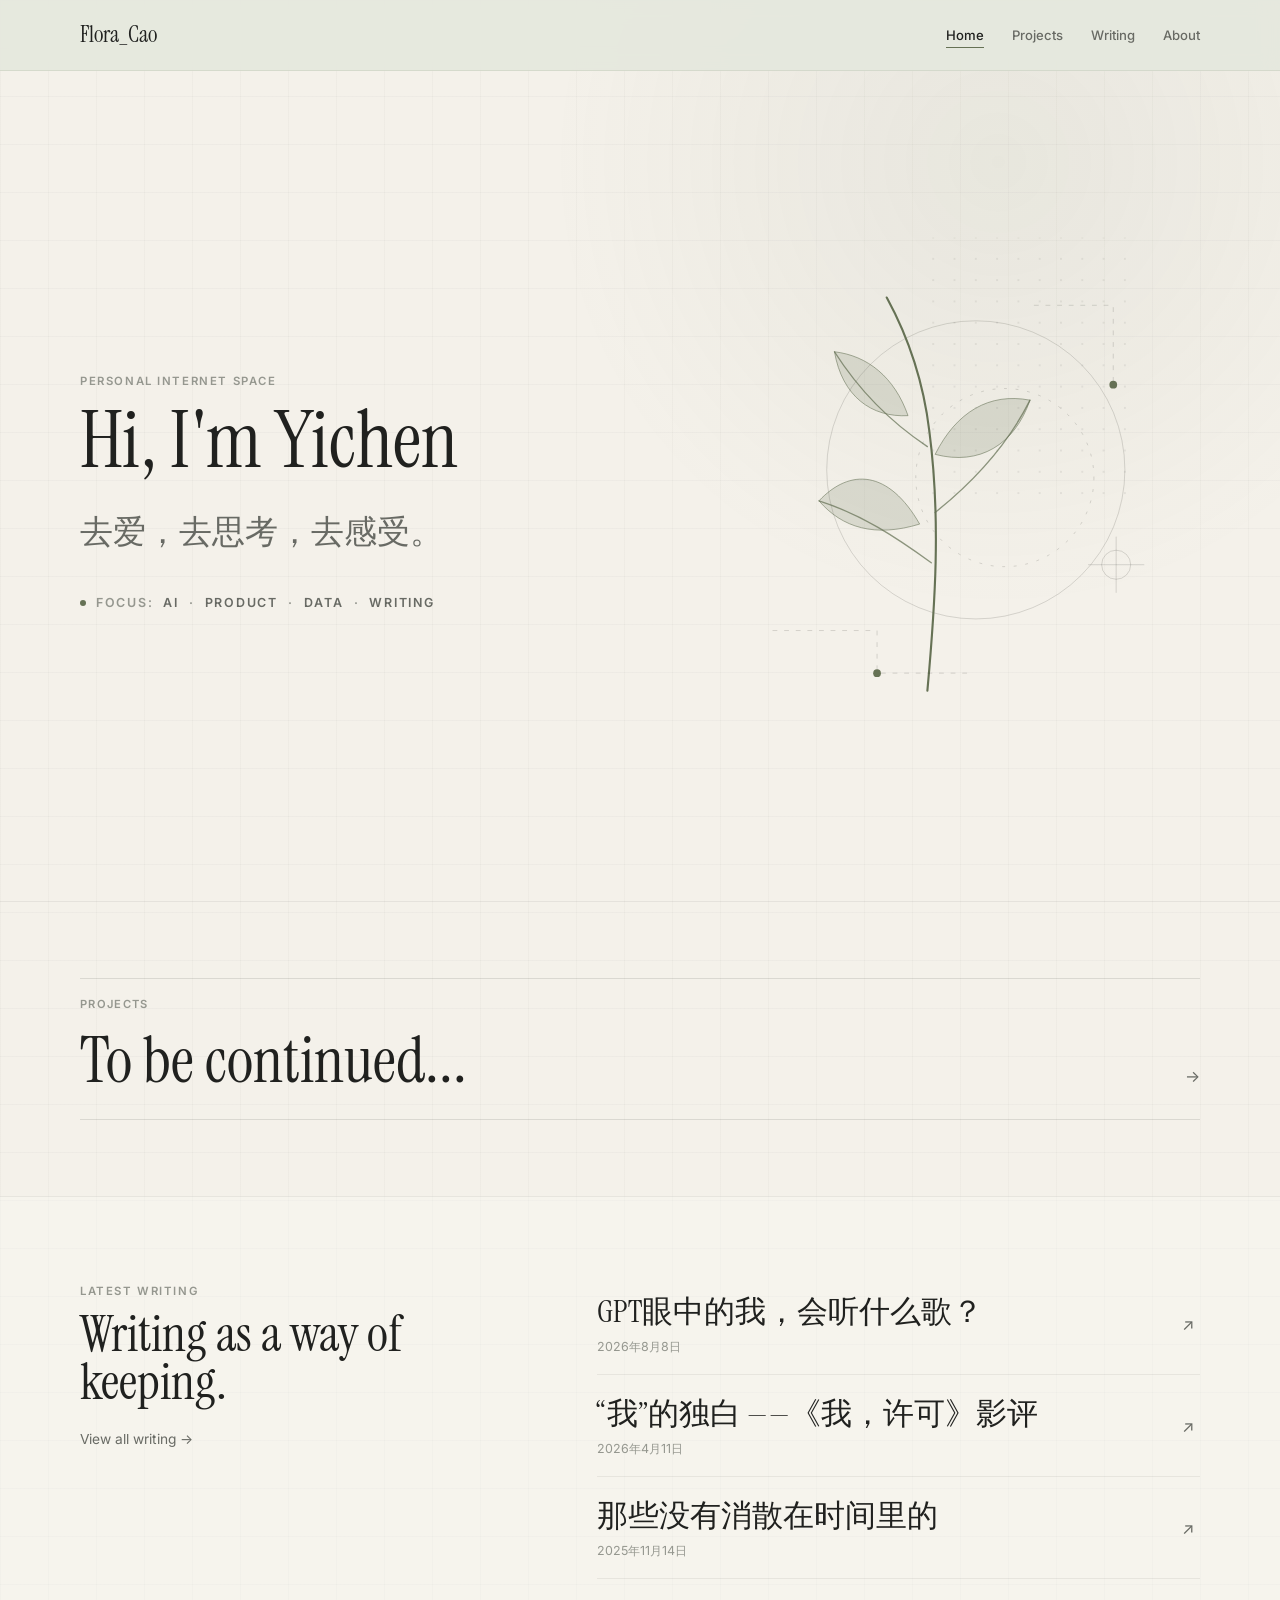
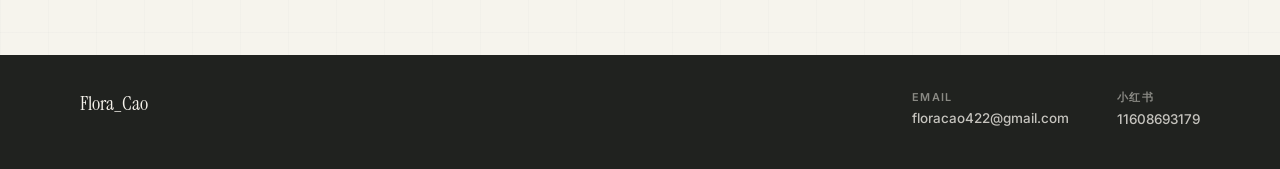
==== index.html @ dd3153c3 "Deploy floracc.cn" ====
<!DOCTYPE html><html lang="en"> <head><meta charset="UTF-8"><meta name="viewport" content="width=device-width, initial-scale=1.0"><meta name="generator" content="Astro v4.16.19"><title>Yichen Cao | Flora</title><meta name="description" content="A quiet personal internet space for projects, writing, experiments, and digital garden fragments."><link rel="canonical" href="https://floracc.cn/"><meta property="og:title" content="Yichen Cao | Flora"><meta property="og:description" content="A quiet personal internet space for projects, writing, experiments, and digital garden fragments."><meta property="og:type" content="website"><meta property="og:url" content="https://floracc.cn/"><meta name="twitter:card" content="summary_large_image"><link rel="preconnect" href="https://fonts.googleapis.com"><link rel="preconnect" href="https://fonts.gstatic.com" crossorigin><link href="https://fonts.googleapis.com/css2?family=Instrument+Serif:ital@0;1&family=Inter:wght@400;500;600&display=swap" rel="stylesheet"><link rel="stylesheet" href="/_astro/about.BizyJ6Z-.css">
<link rel="stylesheet" href="/_astro/index.BNzdobOo.css"></head> <body> <header class="site-header" data-astro-cid-3ef6ksr2> <div class="inner" data-astro-cid-3ef6ksr2> <a class="brand" href="/" aria-label="Flora Cao home" data-astro-cid-3ef6ksr2>Flora_Cao</a> <input id="nav-toggle" class="nav-toggle" type="checkbox" aria-label="Open navigation" data-astro-cid-3ef6ksr2> <label class="menu-button" for="nav-toggle" data-astro-cid-3ef6ksr2><span data-astro-cid-3ef6ksr2></span><span data-astro-cid-3ef6ksr2></span></label> <nav class="nav" aria-label="Primary navigation" data-astro-cid-3ef6ksr2> <a class="nav-link active" href="/" data-astro-cid-3ef6ksr2>Home</a><a class="nav-link" href="/projects" data-astro-cid-3ef6ksr2>Projects</a><a class="nav-link" href="/notes" data-astro-cid-3ef6ksr2>Writing</a><a class="nav-link" href="/about" data-astro-cid-3ef6ksr2>About</a> </nav> </div> </header>  <main>  <section class="hero container" data-astro-cid-j7pv25f6> <div class="hero-copy" data-astro-cid-j7pv25f6> <p class="eyebrow" data-astro-cid-j7pv25f6>Personal internet space</p> <h1 data-astro-cid-j7pv25f6>Hi, I'm Yichen</h1> <p class="statement" lang="zh-CN" data-astro-cid-j7pv25f6>去爱，去思考，去感受。</p> <p class="focus" data-astro-cid-j7pv25f6><span data-astro-cid-j7pv25f6></span>FOCUS: <b data-astro-cid-j7pv25f6>AI</b> · <b data-astro-cid-j7pv25f6>PRODUCT</b> · <b data-astro-cid-j7pv25f6>DATA</b> · <b data-astro-cid-j7pv25f6>WRITING</b></p> </div> <figure class="visual" aria-label="Abstract botanical system visual" data-astro-cid-glt3m5bp> <svg viewBox="0 0 520 620" role="img" data-astro-cid-glt3m5bp> <defs data-astro-cid-glt3m5bp> <pattern id="dots" width="22" height="22" patternUnits="userSpaceOnUse" data-astro-cid-glt3m5bp> <circle cx="2" cy="2" r="1" fill="currentColor" data-astro-cid-glt3m5bp></circle> </pattern> </defs> <rect class="dot-field" x="230" y="46" width="220" height="280" fill="url(#dots)" data-astro-cid-glt3m5bp></rect> <circle class="orbit orbit-a" cx="288" cy="286" r="154" data-astro-cid-glt3m5bp></circle> <circle class="orbit orbit-b" cx="318" cy="294" r="92" data-astro-cid-glt3m5bp></circle> <path class="branch" d="M238 514 C246 426 252 338 240 246 C234 196 220 152 196 108" data-astro-cid-glt3m5bp></path> <path class="stem" d="M242 382 C206 356 170 332 126 318" data-astro-cid-glt3m5bp></path> <path class="stem" d="M246 330 C286 298 320 262 344 214" data-astro-cid-glt3m5bp></path> <path class="stem" d="M238 262 C202 238 170 208 142 164" data-astro-cid-glt3m5bp></path> <path class="leaf" d="M126 318 C158 284 198 286 230 342 C184 356 150 346 126 318Z" data-astro-cid-glt3m5bp></path> <path class="leaf" d="M344 214 C328 260 292 282 246 270 C268 226 302 206 344 214Z" data-astro-cid-glt3m5bp></path> <path class="leaf" d="M142 164 C176 168 204 190 218 230 C180 232 150 210 142 164Z" data-astro-cid-glt3m5bp></path> <path class="technical" d="M78 452 H186 V496 H286" data-astro-cid-glt3m5bp></path> <path class="technical" d="M348 116 H430 V198" data-astro-cid-glt3m5bp></path> <g class="crosshair" data-astro-cid-glt3m5bp> <path d="M404 384 h58" data-astro-cid-glt3m5bp></path> <path d="M433 355 v58" data-astro-cid-glt3m5bp></path> <circle cx="433" cy="384" r="15" data-astro-cid-glt3m5bp></circle> </g> <circle class="node" cx="186" cy="496" r="4" data-astro-cid-glt3m5bp></circle> <circle class="node" cx="430" cy="198" r="4" data-astro-cid-glt3m5bp></circle> </svg> </figure>  </section> <section class="section" data-astro-cid-j7pv25f6> <div class="container" data-astro-cid-j7pv25f6> <a class="projects-entry" href="/projects" aria-label="Projects — To be continued" data-astro-cid-j7pv25f6> <span data-astro-cid-j7pv25f6><small data-astro-cid-j7pv25f6>Projects</small><strong data-astro-cid-j7pv25f6>To be continued...</strong></span> <i class="arrow" aria-hidden="true" data-astro-cid-j7pv25f6>→</i> </a> </div> </section> <section class="section writing-band" data-astro-cid-j7pv25f6> <div class="container writing-layout" data-astro-cid-j7pv25f6> <div data-astro-cid-j7pv25f6> <p class="eyebrow" data-astro-cid-j7pv25f6>Latest Writing</p> <h2 class="section-title" data-astro-cid-j7pv25f6>Writing as a way of keeping.</h2> <a class="small-link writing-link" href="/notes" data-astro-cid-j7pv25f6>View all writing <span class="arrow" data-astro-cid-j7pv25f6>→</span></a> </div> <div class="writing-list" data-astro-cid-j7pv25f6> <a class="writing-row" href="https://mp.weixin.qq.com/s/mebBQ4IYZ4-bhtUtXIrhew" target="_blank" rel="noopener noreferrer" data-astro-cid-j7pv25f6> <span data-astro-cid-j7pv25f6> <strong data-astro-cid-j7pv25f6>GPT眼中的我，会听什么歌？</strong> <time datetime="2026-08-08" data-astro-cid-j7pv25f6>2026年8月8日</time> </span> <i aria-hidden="true" data-astro-cid-j7pv25f6>↗</i> </a><a class="writing-row" href="https://mp.weixin.qq.com/s/I7FQjkXPkSq-AtSTULzrXA" target="_blank" rel="noopener noreferrer" data-astro-cid-j7pv25f6> <span data-astro-cid-j7pv25f6> <strong data-astro-cid-j7pv25f6>“我”的独白 ——《我，许可》影评</strong> <time datetime="2026-04-11" data-astro-cid-j7pv25f6>2026年4月11日</time> </span> <i aria-hidden="true" data-astro-cid-j7pv25f6>↗</i> </a><a class="writing-row" href="https://mp.weixin.qq.com/s?__biz=MzkxNzY0MDYzNg==&mid=2247483828&idx=1&sn=82cd1ea71fd0f1eb39d9aad1561ca181&chksm=c0fed8239e4e4c545f1106bf36c7762166f5890a4a158d4899596196b5d0e3326d35e69a66cc#rd" target="_blank" rel="noopener noreferrer" data-astro-cid-j7pv25f6> <span data-astro-cid-j7pv25f6> <strong data-astro-cid-j7pv25f6>那些没有消散在时间里的</strong> <time datetime="2025-11-14" data-astro-cid-j7pv25f6>2025年11月14日</time> </span> <i aria-hidden="true" data-astro-cid-j7pv25f6>↗</i> </a> </div> </div> </section>  </main> <footer class="site-footer" data-astro-cid-sz7xmlte> <div class="inner" data-astro-cid-sz7xmlte> <p data-astro-cid-sz7xmlte>Flora_Cao</p> <div class="contacts" aria-label="Contact links" data-astro-cid-sz7xmlte> <a href="mailto:floracao422@gmail.com" data-astro-cid-sz7xmlte> <span data-astro-cid-sz7xmlte>Email</span> <strong data-astro-cid-sz7xmlte>floracao422@gmail.com</strong> </a> <a href="https://xhslink.cn/o/1gi1os776d2" target="_blank" rel="noopener noreferrer" data-astro-cid-sz7xmlte> <span data-astro-cid-sz7xmlte>小红书</span> <strong data-astro-cid-sz7xmlte>11608693179</strong> </a> </div> </div> </footer>  </body></html>
---- _astro/about.BizyJ6Z-.css ----
:root{--bg: #f4f1ea;--surface: #f8f6f1;--text-primary: #20211f;--text-secondary: #686a64;--text-tertiary: #95978f;--line: rgba(32, 33, 31, .12);--line-soft: rgba(32, 33, 31, .07);--accent: #667255;--accent-soft: #dde1d5;--dark: #20221f;--font-serif: "Instrument Serif", "Noto Serif SC", "Songti SC", "STSong", serif;--font-sans: Inter, Geist, Manrope, -apple-system, BlinkMacSystemFont, "Segoe UI", sans-serif;--content: min(1120px, calc(100vw - 40px) )}*{box-sizing:border-box}html{background:var(--bg);color:var(--text-primary);font-family:var(--font-sans);scroll-behavior:smooth}body{margin:0;min-height:100vh;background:linear-gradient(rgba(32,33,31,.028) 1px,transparent 1px),linear-gradient(90deg,rgba(32,33,31,.022) 1px,transparent 1px),var(--bg);background-size:48px 48px}body:before{content:"";position:fixed;inset:0;pointer-events:none;background:radial-gradient(circle at 78% 18%,rgba(102,114,85,.1),transparent 28rem);opacity:.8}a{color:inherit;text-decoration:none}img,svg{display:block;max-width:100%}main{min-height:calc(100vh - 78px)}::selection{background:var(--accent-soft)}.container{width:var(--content);margin-inline:auto}.eyebrow{color:var(--text-tertiary);font-size:.71rem;font-weight:600;letter-spacing:.14em;text-transform:uppercase}.section{padding:76px 0;border-top:1px solid var(--line-soft)}.section-head{display:flex;align-items:end;justify-content:space-between;gap:24px;margin-bottom:28px}.section-title{margin:0;font-family:var(--font-serif);font-size:clamp(2.2rem,4vw,4.2rem);font-weight:400;line-height:.95}.muted{color:var(--text-secondary)}.arrow{display:inline-block;transition:transform .22s ease}@media (prefers-reduced-motion: reduce){*,*:before,*:after{animation-duration:.001ms!important;animation-iteration-count:1!important;scroll-behavior:auto!important;transition-duration:.001ms!important}}@media (max-width: 720px){:root{--content: min(100vw - 28px, 1120px)}.section{padding:54px 0}.section-head{display:block}}.site-footer[data-astro-cid-sz7xmlte]{position:relative;border-top:1px solid var(--dark);background:var(--dark);color:var(--bg)}.inner[data-astro-cid-sz7xmlte]{width:var(--content);margin-inline:auto;display:grid;grid-template-columns:1fr auto;gap:48px;align-items:start;padding:34px 0 42px}p[data-astro-cid-sz7xmlte]{margin:0;font-family:var(--font-serif);font-size:1.25rem}.contacts[data-astro-cid-sz7xmlte]{display:flex;gap:48px}a[data-astro-cid-sz7xmlte] span[data-astro-cid-sz7xmlte],a[data-astro-cid-sz7xmlte] strong[data-astro-cid-sz7xmlte]{display:block}a[data-astro-cid-sz7xmlte] span[data-astro-cid-sz7xmlte]{margin-bottom:6px;color:#f4f1ea80;font-size:.68rem;font-weight:600;letter-spacing:.12em;text-transform:uppercase}a[data-astro-cid-sz7xmlte] strong[data-astro-cid-sz7xmlte]{color:#f4f1eac7;font-size:.84rem;font-weight:500;transition:color .18s ease}a[data-astro-cid-sz7xmlte]:hover strong[data-astro-cid-sz7xmlte]{color:var(--surface)}@media (max-width: 720px){.inner[data-astro-cid-sz7xmlte]{grid-template-columns:1fr;gap:28px}.contacts[data-astro-cid-sz7xmlte]{display:grid;gap:20px}}.site-header[data-astro-cid-3ef6ksr2]{position:sticky;top:0;z-index:20;border-bottom:1px solid rgba(102,114,85,.13);background:#e5e8ddf0;backdrop-filter:blur(10px)}.inner[data-astro-cid-3ef6ksr2]{width:var(--content);height:70px;margin-inline:auto;display:flex;align-items:center;justify-content:space-between}.brand[data-astro-cid-3ef6ksr2]{font-family:var(--font-serif);font-size:1.45rem;line-height:1}.nav[data-astro-cid-3ef6ksr2]{display:flex;align-items:center;gap:28px}.nav-link[data-astro-cid-3ef6ksr2]{position:relative;padding:8px 0;color:var(--text-secondary);font-size:.82rem;font-weight:500}.nav-link[data-astro-cid-3ef6ksr2]:after{content:"";position:absolute;left:0;right:0;bottom:3px;height:1px;background:var(--accent);transform:scaleX(0);transform-origin:left;transition:transform .22s ease}.nav-link[data-astro-cid-3ef6ksr2]:hover:after,.nav-link[data-astro-cid-3ef6ksr2].active:after{transform:scaleX(1)}.nav-link[data-astro-cid-3ef6ksr2].active{color:var(--text-primary)}.nav-toggle[data-astro-cid-3ef6ksr2],.menu-button[data-astro-cid-3ef6ksr2]{display:none}@media (max-width: 720px){.inner[data-astro-cid-3ef6ksr2]{height:64px}.menu-button[data-astro-cid-3ef6ksr2]{display:grid;width:34px;height:34px;place-content:center;gap:6px;cursor:pointer}.menu-button[data-astro-cid-3ef6ksr2] span[data-astro-cid-3ef6ksr2]{width:18px;height:1px;background:var(--text-primary);transition:transform .18s ease}.nav[data-astro-cid-3ef6ksr2]{position:absolute;inset:64px 0 auto;display:none;padding:18px calc((100vw - var(--content)) / 2) 22px;border-bottom:1px solid var(--line-soft);background:#e5e8ddfa}.nav-toggle[data-astro-cid-3ef6ksr2]:checked~.nav[data-astro-cid-3ef6ksr2]{display:grid;gap:8px}.nav-toggle[data-astro-cid-3ef6ksr2]:checked+.menu-button[data-astro-cid-3ef6ksr2] span[data-astro-cid-3ef6ksr2]:first-child{transform:translateY(3.5px) rotate(42deg)}.nav-toggle[data-astro-cid-3ef6ksr2]:checked+.menu-button[data-astro-cid-3ef6ksr2] span[data-astro-cid-3ef6ksr2]:last-child{transform:translateY(-3.5px) rotate(-42deg)}}
---- _astro/index.BNzdobOo.css ----
.visual[data-astro-cid-glt3m5bp]{margin:0;color:#20211f29}svg[data-astro-cid-glt3m5bp]{width:min(100%,520px);margin-left:auto}.dot-field[data-astro-cid-glt3m5bp]{opacity:.62}.orbit[data-astro-cid-glt3m5bp],.technical[data-astro-cid-glt3m5bp],.crosshair[data-astro-cid-glt3m5bp] path[data-astro-cid-glt3m5bp],.crosshair[data-astro-cid-glt3m5bp] circle[data-astro-cid-glt3m5bp]{fill:none;stroke:currentColor;stroke-width:1}.orbit-b[data-astro-cid-glt3m5bp]{stroke-dasharray:3 9}.branch[data-astro-cid-glt3m5bp],.stem[data-astro-cid-glt3m5bp]{fill:none;stroke:#667255;stroke-linecap:round}.branch[data-astro-cid-glt3m5bp]{stroke-width:2.2}.stem[data-astro-cid-glt3m5bp]{stroke-width:1.4;opacity:.72}.leaf[data-astro-cid-glt3m5bp]{fill:#6672552e;stroke:#66725594;stroke-width:1}.technical[data-astro-cid-glt3m5bp]{stroke-dasharray:5 7}.node[data-astro-cid-glt3m5bp]{fill:var(--accent)}.hero[data-astro-cid-j7pv25f6]{min-height:calc(100svh - 70px);display:grid;grid-template-columns:minmax(0,.95fr) minmax(340px,.85fr);align-items:center;gap:54px;padding:56px 0 42px}h1[data-astro-cid-j7pv25f6]{margin:18px 0 0;font-family:var(--font-serif);font-size:clamp(3.2rem,6.2vw,6.8rem);font-weight:400;line-height:.88;white-space:nowrap}.statement[data-astro-cid-j7pv25f6]{margin:38px 0 46px;max-width:680px;font-family:var(--font-serif);font-size:clamp(1.55rem,2.6vw,2.8rem);font-weight:400;line-height:1.06;color:var(--text-secondary);white-space:nowrap}.focus[data-astro-cid-j7pv25f6]{display:flex;align-items:center;gap:10px;color:var(--text-tertiary);font-family:var(--font-sans);font-size:.78rem;font-weight:600;letter-spacing:.14em}.focus[data-astro-cid-j7pv25f6] span[data-astro-cid-j7pv25f6]{width:6px;height:6px;background:var(--accent);border-radius:50%}.focus[data-astro-cid-j7pv25f6] b[data-astro-cid-j7pv25f6]{color:var(--text-secondary);font-weight:600}.small-link[data-astro-cid-j7pv25f6]{color:var(--text-secondary);font-size:.86rem}.small-link[data-astro-cid-j7pv25f6]:hover .arrow[data-astro-cid-j7pv25f6],.projects-entry[data-astro-cid-j7pv25f6]:hover .arrow[data-astro-cid-j7pv25f6]{transform:translate(3px)}.projects-entry[data-astro-cid-j7pv25f6]{display:grid;grid-template-columns:1fr auto;gap:24px;align-items:end;padding:18px 0 26px;border-top:1px solid var(--line);border-bottom:1px solid var(--line)}.projects-entry[data-astro-cid-j7pv25f6] small[data-astro-cid-j7pv25f6],.projects-entry[data-astro-cid-j7pv25f6] strong[data-astro-cid-j7pv25f6]{display:block}.projects-entry[data-astro-cid-j7pv25f6] small[data-astro-cid-j7pv25f6]{margin-bottom:18px;color:var(--text-tertiary);font-size:.7rem;font-weight:600;letter-spacing:.12em;text-transform:uppercase}.projects-entry[data-astro-cid-j7pv25f6] strong[data-astro-cid-j7pv25f6]{font-family:var(--font-serif);font-size:clamp(2.4rem,5vw,4.6rem);font-weight:400;line-height:1}.projects-entry[data-astro-cid-j7pv25f6] i[data-astro-cid-j7pv25f6]{padding-bottom:7px;color:var(--text-secondary);font-style:normal}.writing-band[data-astro-cid-j7pv25f6]{background:#f8f6f161}.writing-layout[data-astro-cid-j7pv25f6]{display:grid;grid-template-columns:.85fr 1.15fr;gap:72px}.writing-link[data-astro-cid-j7pv25f6]{display:inline-block;margin-top:24px}.writing-row[data-astro-cid-j7pv25f6]{display:grid;grid-template-columns:1fr 18px;align-items:center;gap:24px;padding:18px 0;border-bottom:1px solid var(--line-soft)}.writing-row[data-astro-cid-j7pv25f6] strong[data-astro-cid-j7pv25f6]{display:block;font-family:var(--font-serif);font-size:clamp(1.5rem,2.4vw,2.25rem);font-weight:400;transition:transform .18s ease}.writing-row[data-astro-cid-j7pv25f6]:hover strong[data-astro-cid-j7pv25f6]{transform:translate(3px)}.writing-row[data-astro-cid-j7pv25f6] time[data-astro-cid-j7pv25f6]{display:block;margin-top:6px;color:var(--text-tertiary);font-size:.78rem}.writing-row[data-astro-cid-j7pv25f6] i[data-astro-cid-j7pv25f6]{color:var(--text-secondary);font-style:normal}@media (max-width: 900px){.hero[data-astro-cid-j7pv25f6],.writing-layout[data-astro-cid-j7pv25f6]{grid-template-columns:1fr}.hero[data-astro-cid-j7pv25f6]{min-height:auto;padding-top:74px}}@media (max-width: 720px){h1[data-astro-cid-j7pv25f6]{font-size:clamp(2.7rem,11.5vw,4.8rem)}.focus[data-astro-cid-j7pv25f6]{flex-wrap:wrap;line-height:1.7}}
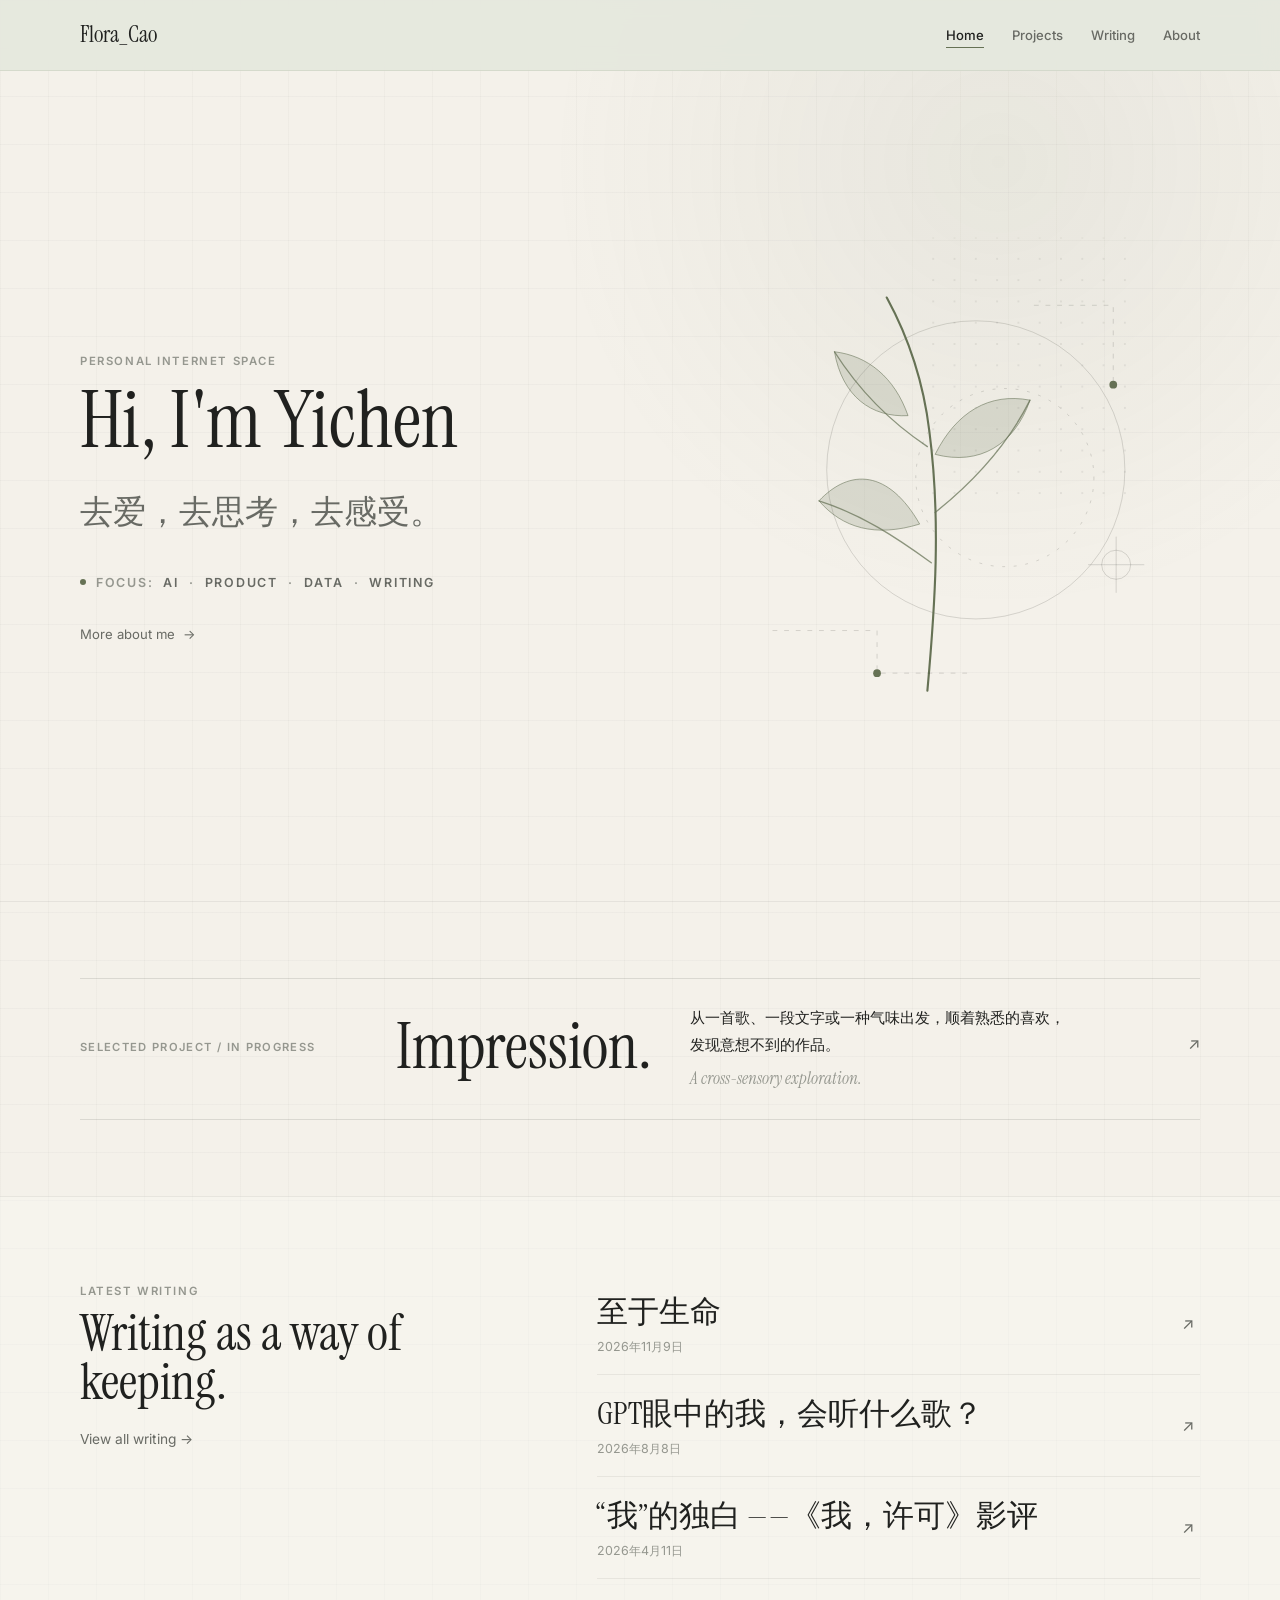
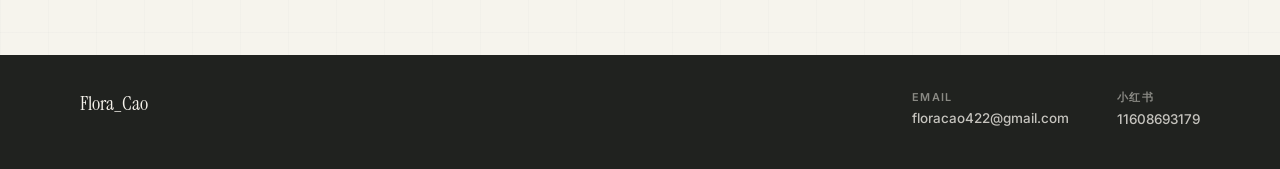
==== commit c40cf6c1: "Publish home projects and writing update" ====
--- a/index.html
+++ b/index.html
@@ -1,2 +1,3 @@
 <!DOCTYPE html><html lang="en"> <head><meta charset="UTF-8"><meta name="viewport" content="width=device-width, initial-scale=1.0"><meta name="generator" content="Astro v4.16.19"><title>Yichen Cao | Flora</title><meta name="description" content="A quiet personal internet space for projects, writing, experiments, and digital garden fragments."><link rel="canonical" href="https://floracc.cn/"><meta property="og:title" content="Yichen Cao | Flora"><meta property="og:description" content="A quiet personal internet space for projects, writing, experiments, and digital garden fragments."><meta property="og:type" content="website"><meta property="og:url" content="https://floracc.cn/"><meta name="twitter:card" content="summary_large_image"><link rel="preconnect" href="https://fonts.googleapis.com"><link rel="preconnect" href="https://fonts.gstatic.com" crossorigin><link href="https://fonts.googleapis.com/css2?family=Instrument+Serif:ital@0;1&family=Inter:wght@400;500;600&display=swap" rel="stylesheet"><link rel="stylesheet" href="/_astro/about.BizyJ6Z-.css">
-<link rel="stylesheet" href="/_astro/index.BNzdobOo.css"></head> <body> <header class="site-header" data-astro-cid-3ef6ksr2> <div class="inner" data-astro-cid-3ef6ksr2> <a class="brand" href="/" aria-label="Flora Cao home" data-astro-cid-3ef6ksr2>Flora_Cao</a> <input id="nav-toggle" class="nav-toggle" type="checkbox" aria-label="Open navigation" data-astro-cid-3ef6ksr2> <label class="menu-button" for="nav-toggle" data-astro-cid-3ef6ksr2><span data-astro-cid-3ef6ksr2></span><span data-astro-cid-3ef6ksr2></span></label> <nav class="nav" aria-label="Primary navigation" data-astro-cid-3ef6ksr2> <a class="nav-link active" href="/" data-astro-cid-3ef6ksr2>Home</a><a class="nav-link" href="/projects" data-astro-cid-3ef6ksr2>Projects</a><a class="nav-link" href="/notes" data-astro-cid-3ef6ksr2>Writing</a><a class="nav-link" href="/about" data-astro-cid-3ef6ksr2>About</a> </nav> </div> </header>  <main>  <section class="hero container" data-astro-cid-j7pv25f6> <div class="hero-copy" data-astro-cid-j7pv25f6> <p class="eyebrow" data-astro-cid-j7pv25f6>Personal internet space</p> <h1 data-astro-cid-j7pv25f6>Hi, I'm Yichen</h1> <p class="statement" lang="zh-CN" data-astro-cid-j7pv25f6>去爱，去思考，去感受。</p> <p class="focus" data-astro-cid-j7pv25f6><span data-astro-cid-j7pv25f6></span>FOCUS: <b data-astro-cid-j7pv25f6>AI</b> · <b data-astro-cid-j7pv25f6>PRODUCT</b> · <b data-astro-cid-j7pv25f6>DATA</b> · <b data-astro-cid-j7pv25f6>WRITING</b></p> </div> <figure class="visual" aria-label="Abstract botanical system visual" data-astro-cid-glt3m5bp> <svg viewBox="0 0 520 620" role="img" data-astro-cid-glt3m5bp> <defs data-astro-cid-glt3m5bp> <pattern id="dots" width="22" height="22" patternUnits="userSpaceOnUse" data-astro-cid-glt3m5bp> <circle cx="2" cy="2" r="1" fill="currentColor" data-astro-cid-glt3m5bp></circle> </pattern> </defs> <rect class="dot-field" x="230" y="46" width="220" height="280" fill="url(#dots)" data-astro-cid-glt3m5bp></rect> <circle class="orbit orbit-a" cx="288" cy="286" r="154" data-astro-cid-glt3m5bp></circle> <circle class="orbit orbit-b" cx="318" cy="294" r="92" data-astro-cid-glt3m5bp></circle> <path class="branch" d="M238 514 C246 426 252 338 240 246 C234 196 220 152 196 108" data-astro-cid-glt3m5bp></path> <path class="stem" d="M242 382 C206 356 170 332 126 318" data-astro-cid-glt3m5bp></path> <path class="stem" d="M246 330 C286 298 320 262 344 214" data-astro-cid-glt3m5bp></path> <path class="stem" d="M238 262 C202 238 170 208 142 164" data-astro-cid-glt3m5bp></path> <path class="leaf" d="M126 318 C158 284 198 286 230 342 C184 356 150 346 126 318Z" data-astro-cid-glt3m5bp></path> <path class="leaf" d="M344 214 C328 260 292 282 246 270 C268 226 302 206 344 214Z" data-astro-cid-glt3m5bp></path> <path class="leaf" d="M142 164 C176 168 204 190 218 230 C180 232 150 210 142 164Z" data-astro-cid-glt3m5bp></path> <path class="technical" d="M78 452 H186 V496 H286" data-astro-cid-glt3m5bp></path> <path class="technical" d="M348 116 H430 V198" data-astro-cid-glt3m5bp></path> <g class="crosshair" data-astro-cid-glt3m5bp> <path d="M404 384 h58" data-astro-cid-glt3m5bp></path> <path d="M433 355 v58" data-astro-cid-glt3m5bp></path> <circle cx="433" cy="384" r="15" data-astro-cid-glt3m5bp></circle> </g> <circle class="node" cx="186" cy="496" r="4" data-astro-cid-glt3m5bp></circle> <circle class="node" cx="430" cy="198" r="4" data-astro-cid-glt3m5bp></circle> </svg> </figure>  </section> <section class="section" data-astro-cid-j7pv25f6> <div class="container" data-astro-cid-j7pv25f6> <a class="projects-entry" href="/projects" aria-label="Projects — To be continued" data-astro-cid-j7pv25f6> <span data-astro-cid-j7pv25f6><small data-astro-cid-j7pv25f6>Projects</small><strong data-astro-cid-j7pv25f6>To be continued...</strong></span> <i class="arrow" aria-hidden="true" data-astro-cid-j7pv25f6>→</i> </a> </div> </section> <section class="section writing-band" data-astro-cid-j7pv25f6> <div class="container writing-layout" data-astro-cid-j7pv25f6> <div data-astro-cid-j7pv25f6> <p class="eyebrow" data-astro-cid-j7pv25f6>Latest Writing</p> <h2 class="section-title" data-astro-cid-j7pv25f6>Writing as a way of keeping.</h2> <a class="small-link writing-link" href="/notes" data-astro-cid-j7pv25f6>View all writing <span class="arrow" data-astro-cid-j7pv25f6>→</span></a> </div> <div class="writing-list" data-astro-cid-j7pv25f6> <a class="writing-row" href="https://mp.weixin.qq.com/s/mebBQ4IYZ4-bhtUtXIrhew" target="_blank" rel="noopener noreferrer" data-astro-cid-j7pv25f6> <span data-astro-cid-j7pv25f6> <strong data-astro-cid-j7pv25f6>GPT眼中的我，会听什么歌？</strong> <time datetime="2026-08-08" data-astro-cid-j7pv25f6>2026年8月8日</time> </span> <i aria-hidden="true" data-astro-cid-j7pv25f6>↗</i> </a><a class="writing-row" href="https://mp.weixin.qq.com/s/I7FQjkXPkSq-AtSTULzrXA" target="_blank" rel="noopener noreferrer" data-astro-cid-j7pv25f6> <span data-astro-cid-j7pv25f6> <strong data-astro-cid-j7pv25f6>“我”的独白 ——《我，许可》影评</strong> <time datetime="2026-04-11" data-astro-cid-j7pv25f6>2026年4月11日</time> </span> <i aria-hidden="true" data-astro-cid-j7pv25f6>↗</i> </a><a class="writing-row" href="https://mp.weixin.qq.com/s?__biz=MzkxNzY0MDYzNg==&mid=2247483828&idx=1&sn=82cd1ea71fd0f1eb39d9aad1561ca181&chksm=c0fed8239e4e4c545f1106bf36c7762166f5890a4a158d4899596196b5d0e3326d35e69a66cc#rd" target="_blank" rel="noopener noreferrer" data-astro-cid-j7pv25f6> <span data-astro-cid-j7pv25f6> <strong data-astro-cid-j7pv25f6>那些没有消散在时间里的</strong> <time datetime="2025-11-14" data-astro-cid-j7pv25f6>2025年11月14日</time> </span> <i aria-hidden="true" data-astro-cid-j7pv25f6>↗</i> </a> </div> </div> </section>  </main> <footer class="site-footer" data-astro-cid-sz7xmlte> <div class="inner" data-astro-cid-sz7xmlte> <p data-astro-cid-sz7xmlte>Flora_Cao</p> <div class="contacts" aria-label="Contact links" data-astro-cid-sz7xmlte> <a href="mailto:floracao422@gmail.com" data-astro-cid-sz7xmlte> <span data-astro-cid-sz7xmlte>Email</span> <strong data-astro-cid-sz7xmlte>floracao422@gmail.com</strong> </a> <a href="https://xhslink.cn/o/1gi1os776d2" target="_blank" rel="noopener noreferrer" data-astro-cid-sz7xmlte> <span data-astro-cid-sz7xmlte>小红书</span> <strong data-astro-cid-sz7xmlte>11608693179</strong> </a> </div> </div> </footer>  </body></html> +<link rel="stylesheet" href="/_astro/index.DT_oF2_R.css"><script type="module">document.querySelectorAll("[data-system-botanical]").forEach(e=>{if(e.dataset.ready)return;e.dataset.ready="true";let t;e.addEventListener("click",()=>{window.clearTimeout(t),e.classList.remove("is-happy"),window.requestAnimationFrame(()=>{e.classList.add("is-happy"),t=window.setTimeout(()=>e.classList.remove("is-happy"),1350)})})});
+</script></head> <body> <header class="site-header" data-astro-cid-3ef6ksr2> <div class="inner" data-astro-cid-3ef6ksr2> <a class="brand" href="/" aria-label="Flora Cao home" data-astro-cid-3ef6ksr2>Flora_Cao</a> <input id="nav-toggle" class="nav-toggle" type="checkbox" aria-label="Open navigation" data-astro-cid-3ef6ksr2> <label class="menu-button" for="nav-toggle" data-astro-cid-3ef6ksr2><span data-astro-cid-3ef6ksr2></span><span data-astro-cid-3ef6ksr2></span></label> <nav class="nav" aria-label="Primary navigation" data-astro-cid-3ef6ksr2> <a class="nav-link active" href="/" data-astro-cid-3ef6ksr2>Home</a><a class="nav-link" href="/projects" data-astro-cid-3ef6ksr2>Projects</a><a class="nav-link" href="/notes" data-astro-cid-3ef6ksr2>Writing</a><a class="nav-link" href="/about" data-astro-cid-3ef6ksr2>About</a> </nav> </div> </header>  <main>  <section class="hero container" data-astro-cid-j7pv25f6> <div class="hero-copy" data-astro-cid-j7pv25f6> <p class="eyebrow" data-astro-cid-j7pv25f6>Personal internet space</p> <h1 data-astro-cid-j7pv25f6>Hi, I'm Yichen</h1> <p class="statement" lang="zh-CN" data-astro-cid-j7pv25f6>去爱，去思考，去感受。</p> <p class="focus" data-astro-cid-j7pv25f6><span data-astro-cid-j7pv25f6></span>FOCUS: <b data-astro-cid-j7pv25f6>AI</b> · <b data-astro-cid-j7pv25f6>PRODUCT</b> · <b data-astro-cid-j7pv25f6>DATA</b> · <b data-astro-cid-j7pv25f6>WRITING</b></p> <a class="about-link" href="/about" data-astro-cid-j7pv25f6>More about me <span aria-hidden="true" data-astro-cid-j7pv25f6>→</span></a> </div> <button class="visual" type="button" data-system-botanical aria-label="互动植物图案，点击看看它的回应" data-astro-cid-glt3m5bp> <svg viewBox="0 0 520 620" aria-hidden="true" data-astro-cid-glt3m5bp> <defs data-astro-cid-glt3m5bp> <pattern id="dots" width="22" height="22" patternUnits="userSpaceOnUse" data-astro-cid-glt3m5bp> <circle cx="2" cy="2" r="1" fill="currentColor" data-astro-cid-glt3m5bp></circle> </pattern> </defs> <rect class="dot-field" x="230" y="46" width="220" height="280" fill="url(#dots)" data-astro-cid-glt3m5bp></rect> <circle class="orbit orbit-a" cx="288" cy="286" r="154" data-astro-cid-glt3m5bp></circle> <circle class="orbit orbit-b" cx="318" cy="294" r="92" data-astro-cid-glt3m5bp></circle> <path class="branch" d="M238 514 C246 426 252 338 240 246 C234 196 220 152 196 108" data-astro-cid-glt3m5bp></path> <path class="stem" d="M242 382 C206 356 170 332 126 318" data-astro-cid-glt3m5bp></path> <path class="stem" d="M246 330 C286 298 320 262 344 214" data-astro-cid-glt3m5bp></path> <path class="stem" d="M238 262 C202 238 170 208 142 164" data-astro-cid-glt3m5bp></path> <path class="leaf leaf-a" d="M126 318 C158 284 198 286 230 342 C184 356 150 346 126 318Z" data-astro-cid-glt3m5bp></path> <path class="leaf leaf-b" d="M344 214 C328 260 292 282 246 270 C268 226 302 206 344 214Z" data-astro-cid-glt3m5bp></path> <path class="leaf leaf-c" d="M142 164 C176 168 204 190 218 230 C180 232 150 210 142 164Z" data-astro-cid-glt3m5bp></path> <path class="technical technical-a" d="M78 452 H186 V496 H286" data-astro-cid-glt3m5bp></path> <path class="technical technical-b" d="M348 116 H430 V198" data-astro-cid-glt3m5bp></path> <g class="crosshair" data-astro-cid-glt3m5bp> <path d="M404 384 h58" data-astro-cid-glt3m5bp></path> <path d="M433 355 v58" data-astro-cid-glt3m5bp></path> <circle cx="433" cy="384" r="15" data-astro-cid-glt3m5bp></circle> </g> <circle class="node node-a" cx="186" cy="496" r="4" data-astro-cid-glt3m5bp></circle> <circle class="node node-b" cx="430" cy="198" r="4" data-astro-cid-glt3m5bp></circle> <g class="face" data-astro-cid-glt3m5bp> <path class="eye eye-left" d="M286 288 h13" data-astro-cid-glt3m5bp></path> <path class="eye eye-right" d="M326 288 h13" data-astro-cid-glt3m5bp></path> <path class="smile" d="M290 309 Q313 331 338 307" data-astro-cid-glt3m5bp></path> </g> </svg> </button>   </section> <section class="section" data-astro-cid-j7pv25f6> <div class="container" data-astro-cid-j7pv25f6> <a class="projects-entry" href="/projects" aria-label="View Impression project preview" data-astro-cid-j7pv25f6> <span class="project-number" data-astro-cid-j7pv25f6>Selected project / In progress</span> <span class="project-teaser" data-astro-cid-j7pv25f6> <strong data-astro-cid-j7pv25f6>Impression.</strong> <span data-astro-cid-j7pv25f6> <b data-astro-cid-j7pv25f6>从一首歌、一段文字或一种气味出发，顺着熟悉的喜欢，发现意想不到的作品。</b> <em data-astro-cid-j7pv25f6>A cross-sensory exploration.</em> </span> </span> <i class="arrow" aria-hidden="true" data-astro-cid-j7pv25f6>↗</i> </a> </div> </section> <section class="section writing-band" data-astro-cid-j7pv25f6> <div class="container writing-layout" data-astro-cid-j7pv25f6> <div data-astro-cid-j7pv25f6> <p class="eyebrow" data-astro-cid-j7pv25f6>Latest Writing</p> <h2 class="section-title" data-astro-cid-j7pv25f6>Writing as a way of keeping.</h2> <a class="small-link writing-link" href="/notes" data-astro-cid-j7pv25f6>View all writing <span class="arrow" data-astro-cid-j7pv25f6>→</span></a> </div> <div class="writing-list" data-astro-cid-j7pv25f6> <a class="writing-row" href="https://mp.weixin.qq.com/s/X6FLxWrCtcnBntOuriPqnQ" target="_blank" rel="noopener noreferrer" data-astro-cid-j7pv25f6> <span data-astro-cid-j7pv25f6> <strong data-astro-cid-j7pv25f6>至于生命</strong> <time datetime="2026-11-09" data-astro-cid-j7pv25f6>2026年11月9日</time> </span> <i aria-hidden="true" data-astro-cid-j7pv25f6>↗</i> </a><a class="writing-row" href="https://mp.weixin.qq.com/s/mebBQ4IYZ4-bhtUtXIrhew" target="_blank" rel="noopener noreferrer" data-astro-cid-j7pv25f6> <span data-astro-cid-j7pv25f6> <strong data-astro-cid-j7pv25f6>GPT眼中的我，会听什么歌？</strong> <time datetime="2026-08-08" data-astro-cid-j7pv25f6>2026年8月8日</time> </span> <i aria-hidden="true" data-astro-cid-j7pv25f6>↗</i> </a><a class="writing-row" href="https://mp.weixin.qq.com/s/I7FQjkXPkSq-AtSTULzrXA" target="_blank" rel="noopener noreferrer" data-astro-cid-j7pv25f6> <span data-astro-cid-j7pv25f6> <strong data-astro-cid-j7pv25f6>“我”的独白 ——《我，许可》影评</strong> <time datetime="2026-04-11" data-astro-cid-j7pv25f6>2026年4月11日</time> </span> <i aria-hidden="true" data-astro-cid-j7pv25f6>↗</i> </a> </div> </div> </section>  </main> <footer class="site-footer" data-astro-cid-sz7xmlte> <div class="inner" data-astro-cid-sz7xmlte> <p data-astro-cid-sz7xmlte>Flora_Cao</p> <div class="contacts" aria-label="Contact links" data-astro-cid-sz7xmlte> <a href="mailto:floracao422@gmail.com" data-astro-cid-sz7xmlte> <span data-astro-cid-sz7xmlte>Email</span> <strong data-astro-cid-sz7xmlte>floracao422@gmail.com</strong> </a> <a href="https://xhslink.cn/o/1gi1os776d2" target="_blank" rel="noopener noreferrer" data-astro-cid-sz7xmlte> <span data-astro-cid-sz7xmlte>小红书</span> <strong data-astro-cid-sz7xmlte>11608693179</strong> </a> </div> </div> </footer>  </body></html> 
--- a/_astro/index.DT_oF2_R.css
+++ b/_astro/index.DT_oF2_R.css
@@ -0,0 +1 @@
+.visual[data-astro-cid-glt3m5bp]{display:block;width:100%;margin:0;padding:0;border:0;background:transparent;color:#20211f29;cursor:pointer;-webkit-tap-highlight-color:transparent}.visual[data-astro-cid-glt3m5bp]:focus-visible{outline:1px solid var(--accent);outline-offset:8px}svg[data-astro-cid-glt3m5bp]{width:min(100%,520px);margin-left:auto;overflow:visible}.dot-field[data-astro-cid-glt3m5bp]{opacity:.62}.orbit[data-astro-cid-glt3m5bp],.technical[data-astro-cid-glt3m5bp],.crosshair[data-astro-cid-glt3m5bp] path[data-astro-cid-glt3m5bp],.crosshair[data-astro-cid-glt3m5bp] circle[data-astro-cid-glt3m5bp],.face[data-astro-cid-glt3m5bp] path[data-astro-cid-glt3m5bp]{fill:none;stroke:currentColor;stroke-width:1}.orbit-b[data-astro-cid-glt3m5bp]{stroke-dasharray:3 9}.branch[data-astro-cid-glt3m5bp],.stem[data-astro-cid-glt3m5bp]{fill:none;stroke:#667255;stroke-linecap:round}.branch[data-astro-cid-glt3m5bp]{stroke-width:2.2}.stem[data-astro-cid-glt3m5bp]{stroke-width:1.4;opacity:.72}.leaf[data-astro-cid-glt3m5bp]{fill:#6672552e;stroke:#66725594;stroke-width:1;transform-box:fill-box;transform-origin:center;transition:transform .32s ease,fill .32s ease}.leaf-a[data-astro-cid-glt3m5bp]{animation:leaf-rest-a 10s ease-in-out infinite alternate}.leaf-b[data-astro-cid-glt3m5bp]{animation:leaf-rest-b 12s ease-in-out infinite alternate}.technical[data-astro-cid-glt3m5bp],.node[data-astro-cid-glt3m5bp],.crosshair[data-astro-cid-glt3m5bp]{transition:transform .32s ease,color .32s ease}.technical[data-astro-cid-glt3m5bp]{stroke-dasharray:5 7}.node[data-astro-cid-glt3m5bp]{fill:var(--accent)}.face[data-astro-cid-glt3m5bp]{color:var(--accent);opacity:0;transform:translateY(4px);transform-origin:314px 304px;transition:opacity .22s ease,transform .3s ease}.face[data-astro-cid-glt3m5bp] path[data-astro-cid-glt3m5bp]{stroke-width:2;stroke-linecap:round}.eye[data-astro-cid-glt3m5bp]{transform-box:fill-box;transform-origin:center}.visual[data-astro-cid-glt3m5bp]:hover .leaf-a[data-astro-cid-glt3m5bp],.visual[data-astro-cid-glt3m5bp]:focus-visible .leaf-a[data-astro-cid-glt3m5bp]{transform:rotate(-2.5deg) translate(-2px,1px)}.visual[data-astro-cid-glt3m5bp]:hover .leaf-b[data-astro-cid-glt3m5bp],.visual[data-astro-cid-glt3m5bp]:focus-visible .leaf-b[data-astro-cid-glt3m5bp]{transform:rotate(3deg) translate(2px,-1px)}.visual[data-astro-cid-glt3m5bp]:hover .leaf-c[data-astro-cid-glt3m5bp],.visual[data-astro-cid-glt3m5bp]:focus-visible .leaf-c[data-astro-cid-glt3m5bp]{transform:rotate(-2deg)}.visual[data-astro-cid-glt3m5bp]:hover .technical-a[data-astro-cid-glt3m5bp],.visual[data-astro-cid-glt3m5bp]:focus-visible .technical-a[data-astro-cid-glt3m5bp]{transform:translate(3px)}.visual[data-astro-cid-glt3m5bp]:hover .node-b[data-astro-cid-glt3m5bp],.visual[data-astro-cid-glt3m5bp]:focus-visible .node-b[data-astro-cid-glt3m5bp]{transform:translate(-2px,2px)}.visual[data-astro-cid-glt3m5bp].is-happy .face[data-astro-cid-glt3m5bp]{opacity:1;transform:translateY(0)}.visual[data-astro-cid-glt3m5bp].is-happy .eye-left[data-astro-cid-glt3m5bp]{animation:blink .9s ease 1 .28s}.visual[data-astro-cid-glt3m5bp].is-happy .crosshair[data-astro-cid-glt3m5bp]{transform:rotate(4deg);transform-origin:433px 384px}.visual[data-astro-cid-glt3m5bp].is-happy .node-a[data-astro-cid-glt3m5bp]{transform:translateY(-4px)}@keyframes leaf-rest-a{to{transform:rotate(1.2deg)}}@keyframes leaf-rest-b{to{transform:rotate(-1deg)}}@keyframes blink{0%,36%,64%,to{transform:scaleY(1)}48%,54%{transform:scaleY(.08)}}@media (prefers-reduced-motion: reduce){.leaf-a[data-astro-cid-glt3m5bp],.leaf-b[data-astro-cid-glt3m5bp],.visual[data-astro-cid-glt3m5bp].is-happy .eye-left[data-astro-cid-glt3m5bp]{animation:none}}.hero[data-astro-cid-j7pv25f6]{min-height:calc(100svh - 70px);display:grid;grid-template-columns:minmax(0,.95fr) minmax(340px,.85fr);align-items:center;gap:54px;padding:56px 0 42px}h1[data-astro-cid-j7pv25f6]{margin:18px 0 0;font-family:var(--font-serif);font-size:clamp(3.2rem,6.2vw,6.8rem);font-weight:400;line-height:.88;white-space:nowrap}.statement[data-astro-cid-j7pv25f6]{margin:38px 0 46px;max-width:680px;font-family:var(--font-serif);font-size:clamp(1.55rem,2.6vw,2.8rem);font-weight:400;line-height:1.06;color:var(--text-secondary);white-space:nowrap}.focus[data-astro-cid-j7pv25f6]{display:flex;align-items:center;gap:10px;color:var(--text-tertiary);font-family:var(--font-sans);font-size:.78rem;font-weight:600;letter-spacing:.14em}.focus[data-astro-cid-j7pv25f6] span[data-astro-cid-j7pv25f6]{width:6px;height:6px;background:var(--accent);border-radius:50%}.focus[data-astro-cid-j7pv25f6] b[data-astro-cid-j7pv25f6]{color:var(--text-secondary);font-weight:600}.small-link[data-astro-cid-j7pv25f6]{color:var(--text-secondary);font-size:.86rem}.about-link[data-astro-cid-j7pv25f6]{display:inline-flex;gap:8px;align-items:center;margin-top:24px;color:var(--text-secondary);font-size:.82rem}.about-link[data-astro-cid-j7pv25f6] span[data-astro-cid-j7pv25f6]{transition:transform .2s ease}.about-link[data-astro-cid-j7pv25f6]:hover span[data-astro-cid-j7pv25f6],.about-link[data-astro-cid-j7pv25f6]:focus-visible span[data-astro-cid-j7pv25f6]{transform:translate(3px)}.small-link[data-astro-cid-j7pv25f6]:hover .arrow[data-astro-cid-j7pv25f6]{transform:translate(3px)}.projects-entry[data-astro-cid-j7pv25f6]:hover .arrow[data-astro-cid-j7pv25f6],.projects-entry[data-astro-cid-j7pv25f6]:focus-visible .arrow[data-astro-cid-j7pv25f6]{transform:translate(3px,-3px)}.projects-entry[data-astro-cid-j7pv25f6]{display:grid;grid-template-columns:minmax(170px,.38fr) 1fr auto;gap:24px;align-items:center;padding:26px 0 30px;border-top:1px solid var(--line);border-bottom:1px solid var(--line)}.project-number[data-astro-cid-j7pv25f6]{color:var(--text-tertiary);font-size:.7rem;font-weight:600;letter-spacing:.12em;text-transform:uppercase}.project-teaser[data-astro-cid-j7pv25f6]{display:grid;grid-template-columns:minmax(170px,.55fr) minmax(280px,1fr);gap:34px;align-items:center}.project-teaser[data-astro-cid-j7pv25f6] strong[data-astro-cid-j7pv25f6]{font-family:var(--font-serif);font-size:clamp(2.8rem,5vw,4.8rem);font-weight:400;line-height:.94}.project-teaser[data-astro-cid-j7pv25f6] b[data-astro-cid-j7pv25f6],.project-teaser[data-astro-cid-j7pv25f6] em[data-astro-cid-j7pv25f6]{display:block}.project-teaser[data-astro-cid-j7pv25f6] b[data-astro-cid-j7pv25f6]{max-width:38ch;font-size:.96rem;font-weight:400;line-height:1.75}.project-teaser[data-astro-cid-j7pv25f6] em[data-astro-cid-j7pv25f6]{margin-top:8px;color:var(--text-tertiary);font-family:var(--font-serif);font-size:1.05rem;font-style:italic}.projects-entry[data-astro-cid-j7pv25f6] i[data-astro-cid-j7pv25f6]{padding-bottom:7px;color:var(--text-secondary);font-style:normal}.writing-band[data-astro-cid-j7pv25f6]{background:#f8f6f161}.writing-layout[data-astro-cid-j7pv25f6]{display:grid;grid-template-columns:.85fr 1.15fr;gap:72px}.writing-link[data-astro-cid-j7pv25f6]{display:inline-block;margin-top:24px}.writing-row[data-astro-cid-j7pv25f6]{display:grid;grid-template-columns:1fr 18px;align-items:center;gap:24px;padding:18px 0;border-bottom:1px solid var(--line-soft)}.writing-row[data-astro-cid-j7pv25f6] strong[data-astro-cid-j7pv25f6]{display:block;font-family:var(--font-serif);font-size:clamp(1.5rem,2.4vw,2.25rem);font-weight:400;transition:transform .18s ease}.writing-row[data-astro-cid-j7pv25f6]:hover strong[data-astro-cid-j7pv25f6]{transform:translate(3px)}.writing-row[data-astro-cid-j7pv25f6] time[data-astro-cid-j7pv25f6]{display:block;margin-top:6px;color:var(--text-tertiary);font-size:.78rem}.writing-row[data-astro-cid-j7pv25f6] i[data-astro-cid-j7pv25f6]{color:var(--text-secondary);font-style:normal}@media (max-width: 900px){.hero[data-astro-cid-j7pv25f6],.writing-layout[data-astro-cid-j7pv25f6]{grid-template-columns:1fr}.hero[data-astro-cid-j7pv25f6]{min-height:auto;padding-top:74px}.projects-entry[data-astro-cid-j7pv25f6]{grid-template-columns:1fr auto}.project-number[data-astro-cid-j7pv25f6]{grid-column:1 / -1}.project-teaser[data-astro-cid-j7pv25f6]{grid-template-columns:.7fr 1fr}}@media (max-width: 720px){h1[data-astro-cid-j7pv25f6]{font-size:clamp(2.7rem,11.5vw,4.8rem)}.focus[data-astro-cid-j7pv25f6]{flex-wrap:wrap;line-height:1.7}.projects-entry[data-astro-cid-j7pv25f6]{gap:18px 12px}.project-teaser[data-astro-cid-j7pv25f6]{grid-template-columns:1fr;gap:16px}.project-teaser[data-astro-cid-j7pv25f6] b[data-astro-cid-j7pv25f6]{font-size:.92rem}}
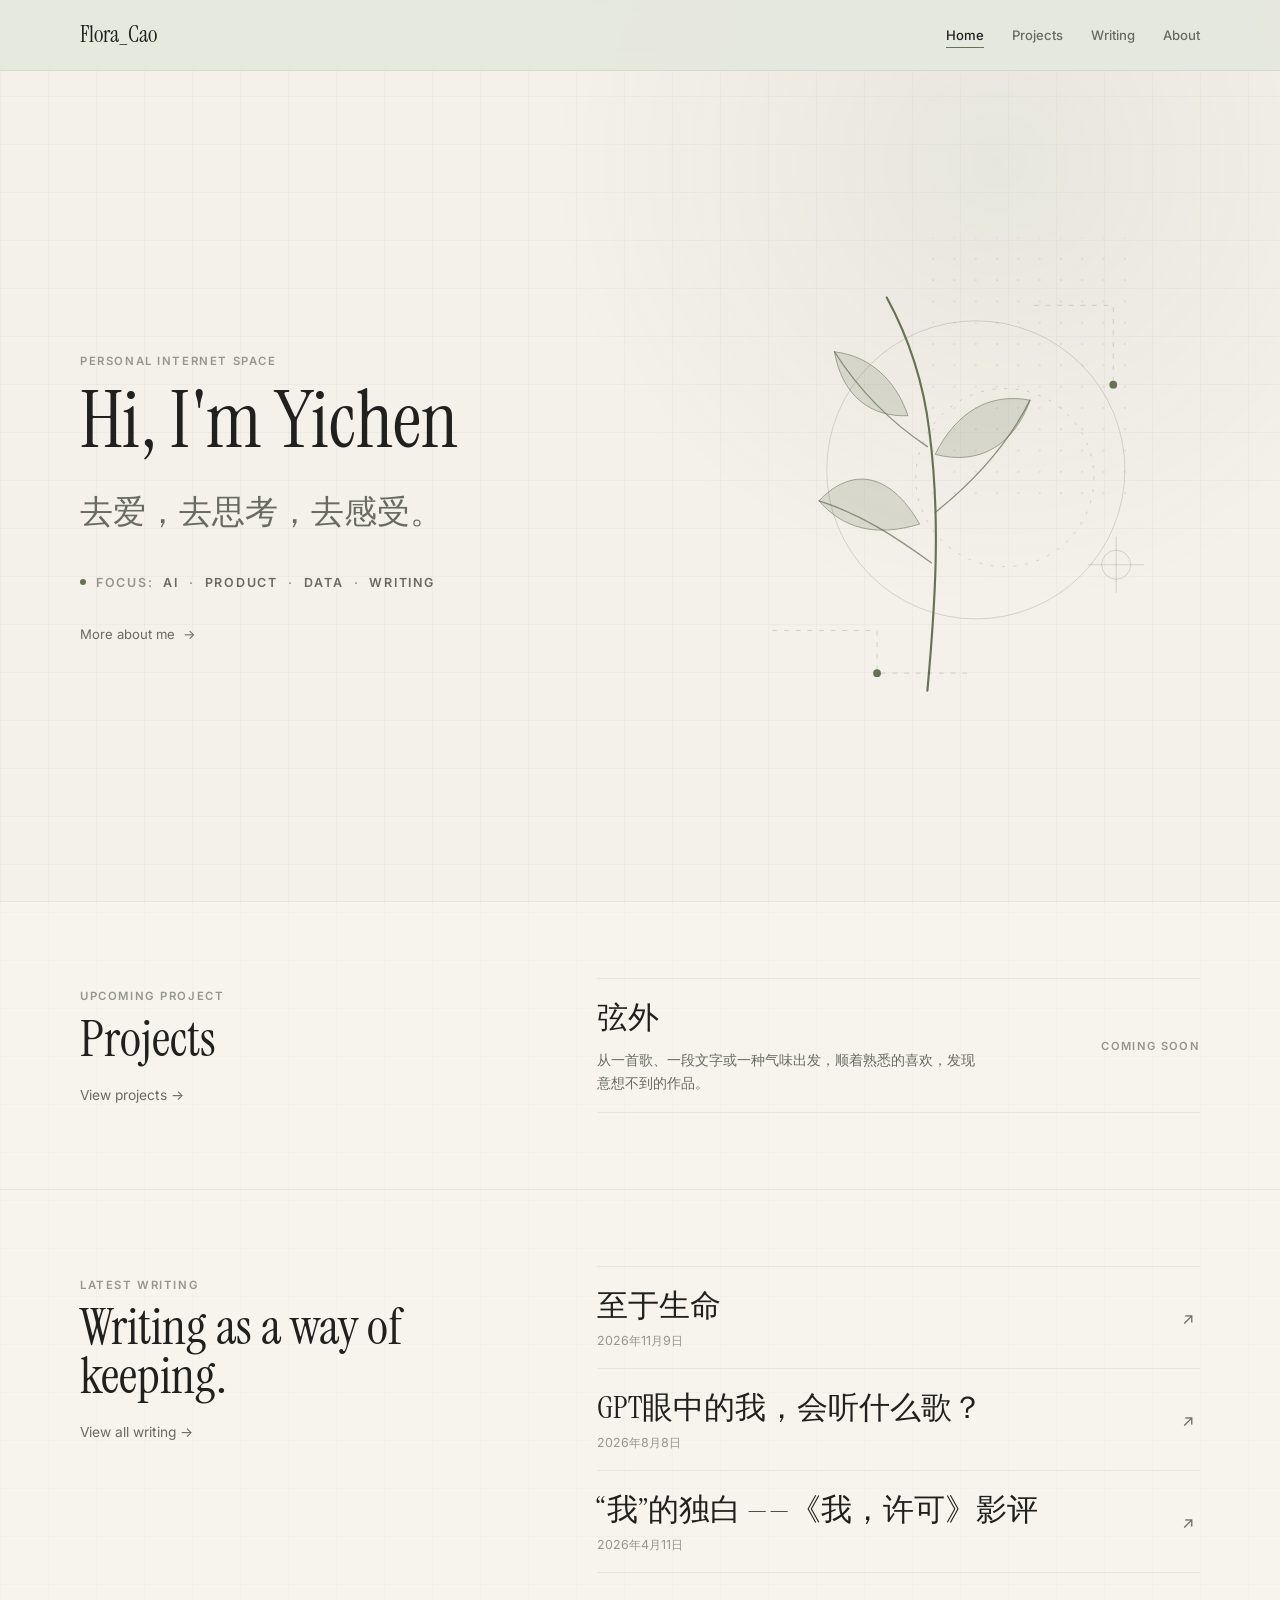
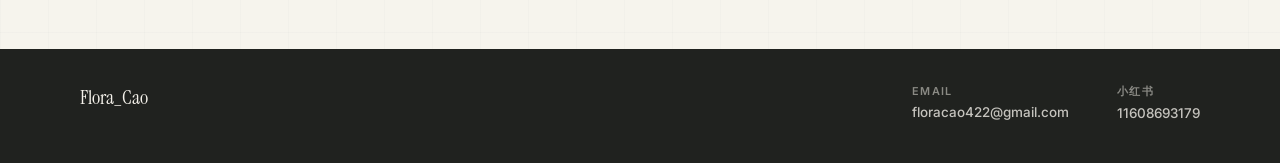
==== commit 84573024: "Publish aligned project and writing layouts" ====
--- a/index.html
+++ b/index.html
@@ -1,3 +1,3 @@
 <!DOCTYPE html><html lang="en"> <head><meta charset="UTF-8"><meta name="viewport" content="width=device-width, initial-scale=1.0"><meta name="generator" content="Astro v4.16.19"><title>Yichen Cao | Flora</title><meta name="description" content="A quiet personal internet space for projects, writing, experiments, and digital garden fragments."><link rel="canonical" href="https://floracc.cn/"><meta property="og:title" content="Yichen Cao | Flora"><meta property="og:description" content="A quiet personal internet space for projects, writing, experiments, and digital garden fragments."><meta property="og:type" content="website"><meta property="og:url" content="https://floracc.cn/"><meta name="twitter:card" content="summary_large_image"><link rel="preconnect" href="https://fonts.googleapis.com"><link rel="preconnect" href="https://fonts.gstatic.com" crossorigin><link href="https://fonts.googleapis.com/css2?family=Instrument+Serif:ital@0;1&family=Inter:wght@400;500;600&display=swap" rel="stylesheet"><link rel="stylesheet" href="/_astro/about.BizyJ6Z-.css">
-<link rel="stylesheet" href="/_astro/index.DT_oF2_R.css"><script type="module">document.querySelectorAll("[data-system-botanical]").forEach(e=>{if(e.dataset.ready)return;e.dataset.ready="true";let t;e.addEventListener("click",()=>{window.clearTimeout(t),e.classList.remove("is-happy"),window.requestAnimationFrame(()=>{e.classList.add("is-happy"),t=window.setTimeout(()=>e.classList.remove("is-happy"),1350)})})});
-</script></head> <body> <header class="site-header" data-astro-cid-3ef6ksr2> <div class="inner" data-astro-cid-3ef6ksr2> <a class="brand" href="/" aria-label="Flora Cao home" data-astro-cid-3ef6ksr2>Flora_Cao</a> <input id="nav-toggle" class="nav-toggle" type="checkbox" aria-label="Open navigation" data-astro-cid-3ef6ksr2> <label class="menu-button" for="nav-toggle" data-astro-cid-3ef6ksr2><span data-astro-cid-3ef6ksr2></span><span data-astro-cid-3ef6ksr2></span></label> <nav class="nav" aria-label="Primary navigation" data-astro-cid-3ef6ksr2> <a class="nav-link active" href="/" data-astro-cid-3ef6ksr2>Home</a><a class="nav-link" href="/projects" data-astro-cid-3ef6ksr2>Projects</a><a class="nav-link" href="/notes" data-astro-cid-3ef6ksr2>Writing</a><a class="nav-link" href="/about" data-astro-cid-3ef6ksr2>About</a> </nav> </div> </header>  <main>  <section class="hero container" data-astro-cid-j7pv25f6> <div class="hero-copy" data-astro-cid-j7pv25f6> <p class="eyebrow" data-astro-cid-j7pv25f6>Personal internet space</p> <h1 data-astro-cid-j7pv25f6>Hi, I'm Yichen</h1> <p class="statement" lang="zh-CN" data-astro-cid-j7pv25f6>去爱，去思考，去感受。</p> <p class="focus" data-astro-cid-j7pv25f6><span data-astro-cid-j7pv25f6></span>FOCUS: <b data-astro-cid-j7pv25f6>AI</b> · <b data-astro-cid-j7pv25f6>PRODUCT</b> · <b data-astro-cid-j7pv25f6>DATA</b> · <b data-astro-cid-j7pv25f6>WRITING</b></p> <a class="about-link" href="/about" data-astro-cid-j7pv25f6>More about me <span aria-hidden="true" data-astro-cid-j7pv25f6>→</span></a> </div> <button class="visual" type="button" data-system-botanical aria-label="互动植物图案，点击看看它的回应" data-astro-cid-glt3m5bp> <svg viewBox="0 0 520 620" aria-hidden="true" data-astro-cid-glt3m5bp> <defs data-astro-cid-glt3m5bp> <pattern id="dots" width="22" height="22" patternUnits="userSpaceOnUse" data-astro-cid-glt3m5bp> <circle cx="2" cy="2" r="1" fill="currentColor" data-astro-cid-glt3m5bp></circle> </pattern> </defs> <rect class="dot-field" x="230" y="46" width="220" height="280" fill="url(#dots)" data-astro-cid-glt3m5bp></rect> <circle class="orbit orbit-a" cx="288" cy="286" r="154" data-astro-cid-glt3m5bp></circle> <circle class="orbit orbit-b" cx="318" cy="294" r="92" data-astro-cid-glt3m5bp></circle> <path class="branch" d="M238 514 C246 426 252 338 240 246 C234 196 220 152 196 108" data-astro-cid-glt3m5bp></path> <path class="stem" d="M242 382 C206 356 170 332 126 318" data-astro-cid-glt3m5bp></path> <path class="stem" d="M246 330 C286 298 320 262 344 214" data-astro-cid-glt3m5bp></path> <path class="stem" d="M238 262 C202 238 170 208 142 164" data-astro-cid-glt3m5bp></path> <path class="leaf leaf-a" d="M126 318 C158 284 198 286 230 342 C184 356 150 346 126 318Z" data-astro-cid-glt3m5bp></path> <path class="leaf leaf-b" d="M344 214 C328 260 292 282 246 270 C268 226 302 206 344 214Z" data-astro-cid-glt3m5bp></path> <path class="leaf leaf-c" d="M142 164 C176 168 204 190 218 230 C180 232 150 210 142 164Z" data-astro-cid-glt3m5bp></path> <path class="technical technical-a" d="M78 452 H186 V496 H286" data-astro-cid-glt3m5bp></path> <path class="technical technical-b" d="M348 116 H430 V198" data-astro-cid-glt3m5bp></path> <g class="crosshair" data-astro-cid-glt3m5bp> <path d="M404 384 h58" data-astro-cid-glt3m5bp></path> <path d="M433 355 v58" data-astro-cid-glt3m5bp></path> <circle cx="433" cy="384" r="15" data-astro-cid-glt3m5bp></circle> </g> <circle class="node node-a" cx="186" cy="496" r="4" data-astro-cid-glt3m5bp></circle> <circle class="node node-b" cx="430" cy="198" r="4" data-astro-cid-glt3m5bp></circle> <g class="face" data-astro-cid-glt3m5bp> <path class="eye eye-left" d="M286 288 h13" data-astro-cid-glt3m5bp></path> <path class="eye eye-right" d="M326 288 h13" data-astro-cid-glt3m5bp></path> <path class="smile" d="M290 309 Q313 331 338 307" data-astro-cid-glt3m5bp></path> </g> </svg> </button>   </section> <section class="section" data-astro-cid-j7pv25f6> <div class="container" data-astro-cid-j7pv25f6> <a class="projects-entry" href="/projects" aria-label="View Impression project preview" data-astro-cid-j7pv25f6> <span class="project-number" data-astro-cid-j7pv25f6>Selected project / In progress</span> <span class="project-teaser" data-astro-cid-j7pv25f6> <strong data-astro-cid-j7pv25f6>Impression.</strong> <span data-astro-cid-j7pv25f6> <b data-astro-cid-j7pv25f6>从一首歌、一段文字或一种气味出发，顺着熟悉的喜欢，发现意想不到的作品。</b> <em data-astro-cid-j7pv25f6>A cross-sensory exploration.</em> </span> </span> <i class="arrow" aria-hidden="true" data-astro-cid-j7pv25f6>↗</i> </a> </div> </section> <section class="section writing-band" data-astro-cid-j7pv25f6> <div class="container writing-layout" data-astro-cid-j7pv25f6> <div data-astro-cid-j7pv25f6> <p class="eyebrow" data-astro-cid-j7pv25f6>Latest Writing</p> <h2 class="section-title" data-astro-cid-j7pv25f6>Writing as a way of keeping.</h2> <a class="small-link writing-link" href="/notes" data-astro-cid-j7pv25f6>View all writing <span class="arrow" data-astro-cid-j7pv25f6>→</span></a> </div> <div class="writing-list" data-astro-cid-j7pv25f6> <a class="writing-row" href="https://mp.weixin.qq.com/s/X6FLxWrCtcnBntOuriPqnQ" target="_blank" rel="noopener noreferrer" data-astro-cid-j7pv25f6> <span data-astro-cid-j7pv25f6> <strong data-astro-cid-j7pv25f6>至于生命</strong> <time datetime="2026-11-09" data-astro-cid-j7pv25f6>2026年11月9日</time> </span> <i aria-hidden="true" data-astro-cid-j7pv25f6>↗</i> </a><a class="writing-row" href="https://mp.weixin.qq.com/s/mebBQ4IYZ4-bhtUtXIrhew" target="_blank" rel="noopener noreferrer" data-astro-cid-j7pv25f6> <span data-astro-cid-j7pv25f6> <strong data-astro-cid-j7pv25f6>GPT眼中的我，会听什么歌？</strong> <time datetime="2026-08-08" data-astro-cid-j7pv25f6>2026年8月8日</time> </span> <i aria-hidden="true" data-astro-cid-j7pv25f6>↗</i> </a><a class="writing-row" href="https://mp.weixin.qq.com/s/I7FQjkXPkSq-AtSTULzrXA" target="_blank" rel="noopener noreferrer" data-astro-cid-j7pv25f6> <span data-astro-cid-j7pv25f6> <strong data-astro-cid-j7pv25f6>“我”的独白 ——《我，许可》影评</strong> <time datetime="2026-04-11" data-astro-cid-j7pv25f6>2026年4月11日</time> </span> <i aria-hidden="true" data-astro-cid-j7pv25f6>↗</i> </a> </div> </div> </section>  </main> <footer class="site-footer" data-astro-cid-sz7xmlte> <div class="inner" data-astro-cid-sz7xmlte> <p data-astro-cid-sz7xmlte>Flora_Cao</p> <div class="contacts" aria-label="Contact links" data-astro-cid-sz7xmlte> <a href="mailto:floracao422@gmail.com" data-astro-cid-sz7xmlte> <span data-astro-cid-sz7xmlte>Email</span> <strong data-astro-cid-sz7xmlte>floracao422@gmail.com</strong> </a> <a href="https://xhslink.cn/o/1gi1os776d2" target="_blank" rel="noopener noreferrer" data-astro-cid-sz7xmlte> <span data-astro-cid-sz7xmlte>小红书</span> <strong data-astro-cid-sz7xmlte>11608693179</strong> </a> </div> </div> </footer>  </body></html> +<link rel="stylesheet" href="/_astro/index.BJC7w6J_.css"><script type="module">document.querySelectorAll("[data-system-botanical]").forEach(e=>{if(e.dataset.ready)return;e.dataset.ready="true";let t;e.addEventListener("click",()=>{window.clearTimeout(t),e.classList.remove("is-happy"),window.requestAnimationFrame(()=>{e.classList.add("is-happy"),t=window.setTimeout(()=>e.classList.remove("is-happy"),1350)})})});
+</script></head> <body> <header class="site-header" data-astro-cid-3ef6ksr2> <div class="inner" data-astro-cid-3ef6ksr2> <a class="brand" href="/" aria-label="Flora Cao home" data-astro-cid-3ef6ksr2>Flora_Cao</a> <input id="nav-toggle" class="nav-toggle" type="checkbox" aria-label="Open navigation" data-astro-cid-3ef6ksr2> <label class="menu-button" for="nav-toggle" data-astro-cid-3ef6ksr2><span data-astro-cid-3ef6ksr2></span><span data-astro-cid-3ef6ksr2></span></label> <nav class="nav" aria-label="Primary navigation" data-astro-cid-3ef6ksr2> <a class="nav-link active" href="/" data-astro-cid-3ef6ksr2>Home</a><a class="nav-link" href="/projects" data-astro-cid-3ef6ksr2>Projects</a><a class="nav-link" href="/notes" data-astro-cid-3ef6ksr2>Writing</a><a class="nav-link" href="/about" data-astro-cid-3ef6ksr2>About</a> </nav> </div> </header>  <main>  <section class="hero container" data-astro-cid-j7pv25f6> <div class="hero-copy" data-astro-cid-j7pv25f6> <p class="eyebrow" data-astro-cid-j7pv25f6>Personal internet space</p> <h1 data-astro-cid-j7pv25f6>Hi, I'm Yichen</h1> <p class="statement" lang="zh-CN" data-astro-cid-j7pv25f6>去爱，去思考，去感受。</p> <p class="focus" data-astro-cid-j7pv25f6><span data-astro-cid-j7pv25f6></span>FOCUS: <b data-astro-cid-j7pv25f6>AI</b> · <b data-astro-cid-j7pv25f6>PRODUCT</b> · <b data-astro-cid-j7pv25f6>DATA</b> · <b data-astro-cid-j7pv25f6>WRITING</b></p> <a class="about-link" href="/about" data-astro-cid-j7pv25f6>More about me <span aria-hidden="true" data-astro-cid-j7pv25f6>→</span></a> </div> <button class="visual" type="button" data-system-botanical aria-label="互动植物图案，点击看看它的回应" data-astro-cid-glt3m5bp> <svg viewBox="0 0 520 620" aria-hidden="true" data-astro-cid-glt3m5bp> <defs data-astro-cid-glt3m5bp> <pattern id="dots" width="22" height="22" patternUnits="userSpaceOnUse" data-astro-cid-glt3m5bp> <circle cx="2" cy="2" r="1" fill="currentColor" data-astro-cid-glt3m5bp></circle> </pattern> </defs> <rect class="dot-field" x="230" y="46" width="220" height="280" fill="url(#dots)" data-astro-cid-glt3m5bp></rect> <circle class="orbit orbit-a" cx="288" cy="286" r="154" data-astro-cid-glt3m5bp></circle> <circle class="orbit orbit-b" cx="318" cy="294" r="92" data-astro-cid-glt3m5bp></circle> <path class="branch" d="M238 514 C246 426 252 338 240 246 C234 196 220 152 196 108" data-astro-cid-glt3m5bp></path> <path class="stem" d="M242 382 C206 356 170 332 126 318" data-astro-cid-glt3m5bp></path> <path class="stem" d="M246 330 C286 298 320 262 344 214" data-astro-cid-glt3m5bp></path> <path class="stem" d="M238 262 C202 238 170 208 142 164" data-astro-cid-glt3m5bp></path> <path class="leaf leaf-a" d="M126 318 C158 284 198 286 230 342 C184 356 150 346 126 318Z" data-astro-cid-glt3m5bp></path> <path class="leaf leaf-b" d="M344 214 C328 260 292 282 246 270 C268 226 302 206 344 214Z" data-astro-cid-glt3m5bp></path> <path class="leaf leaf-c" d="M142 164 C176 168 204 190 218 230 C180 232 150 210 142 164Z" data-astro-cid-glt3m5bp></path> <path class="technical technical-a" d="M78 452 H186 V496 H286" data-astro-cid-glt3m5bp></path> <path class="technical technical-b" d="M348 116 H430 V198" data-astro-cid-glt3m5bp></path> <g class="crosshair" data-astro-cid-glt3m5bp> <path d="M404 384 h58" data-astro-cid-glt3m5bp></path> <path d="M433 355 v58" data-astro-cid-glt3m5bp></path> <circle cx="433" cy="384" r="15" data-astro-cid-glt3m5bp></circle> </g> <circle class="node node-a" cx="186" cy="496" r="4" data-astro-cid-glt3m5bp></circle> <circle class="node node-b" cx="430" cy="198" r="4" data-astro-cid-glt3m5bp></circle> <g class="face" data-astro-cid-glt3m5bp> <path class="eye eye-left" d="M286 288 h13" data-astro-cid-glt3m5bp></path> <path class="eye eye-right" d="M326 288 h13" data-astro-cid-glt3m5bp></path> <path class="smile" d="M290 309 Q313 331 338 307" data-astro-cid-glt3m5bp></path> </g> </svg> </button>   </section> <section class="section home-index-band" data-astro-cid-j7pv25f6> <div class="container home-index-layout" data-astro-cid-j7pv25f6> <div data-astro-cid-j7pv25f6> <p class="eyebrow" data-astro-cid-j7pv25f6>Upcoming Project</p> <h2 class="section-title" data-astro-cid-j7pv25f6>Projects</h2> <a class="small-link section-link" href="/projects" data-astro-cid-j7pv25f6>View projects <span class="arrow" data-astro-cid-j7pv25f6>→</span></a> </div> <div class="project-list" data-astro-cid-j7pv25f6> <article class="project-row" data-astro-cid-j7pv25f6> <span data-astro-cid-j7pv25f6> <strong data-astro-cid-j7pv25f6>弦外</strong> <p data-astro-cid-j7pv25f6>从一首歌、一段文字或一种气味出发，顺着熟悉的喜欢，发现意想不到的作品。</p> </span> <small data-astro-cid-j7pv25f6>Coming soon</small> </article> </div> </div> </section> <section class="section home-index-band" data-astro-cid-j7pv25f6> <div class="container home-index-layout" data-astro-cid-j7pv25f6> <div data-astro-cid-j7pv25f6> <p class="eyebrow" data-astro-cid-j7pv25f6>Latest Writing</p> <h2 class="section-title" data-astro-cid-j7pv25f6>Writing as a way of keeping.</h2> <a class="small-link section-link" href="/notes" data-astro-cid-j7pv25f6>View all writing <span class="arrow" data-astro-cid-j7pv25f6>→</span></a> </div> <div class="writing-list" data-astro-cid-j7pv25f6> <a class="writing-row" href="https://mp.weixin.qq.com/s/X6FLxWrCtcnBntOuriPqnQ" target="_blank" rel="noopener noreferrer" data-astro-cid-j7pv25f6> <span data-astro-cid-j7pv25f6> <strong data-astro-cid-j7pv25f6>至于生命</strong> <time datetime="2026-11-09" data-astro-cid-j7pv25f6>2026年11月9日</time> </span> <i aria-hidden="true" data-astro-cid-j7pv25f6>↗</i> </a><a class="writing-row" href="https://mp.weixin.qq.com/s/mebBQ4IYZ4-bhtUtXIrhew" target="_blank" rel="noopener noreferrer" data-astro-cid-j7pv25f6> <span data-astro-cid-j7pv25f6> <strong data-astro-cid-j7pv25f6>GPT眼中的我，会听什么歌？</strong> <time datetime="2026-08-08" data-astro-cid-j7pv25f6>2026年8月8日</time> </span> <i aria-hidden="true" data-astro-cid-j7pv25f6>↗</i> </a><a class="writing-row" href="https://mp.weixin.qq.com/s/I7FQjkXPkSq-AtSTULzrXA" target="_blank" rel="noopener noreferrer" data-astro-cid-j7pv25f6> <span data-astro-cid-j7pv25f6> <strong data-astro-cid-j7pv25f6>“我”的独白 ——《我，许可》影评</strong> <time datetime="2026-04-11" data-astro-cid-j7pv25f6>2026年4月11日</time> </span> <i aria-hidden="true" data-astro-cid-j7pv25f6>↗</i> </a> </div> </div> </section>  </main> <footer class="site-footer" data-astro-cid-sz7xmlte> <div class="inner" data-astro-cid-sz7xmlte> <p data-astro-cid-sz7xmlte>Flora_Cao</p> <div class="contacts" aria-label="Contact links" data-astro-cid-sz7xmlte> <a href="mailto:floracao422@gmail.com" data-astro-cid-sz7xmlte> <span data-astro-cid-sz7xmlte>Email</span> <strong data-astro-cid-sz7xmlte>floracao422@gmail.com</strong> </a> <a href="https://xhslink.cn/o/1gi1os776d2" target="_blank" rel="noopener noreferrer" data-astro-cid-sz7xmlte> <span data-astro-cid-sz7xmlte>小红书</span> <strong data-astro-cid-sz7xmlte>11608693179</strong> </a> </div> </div> </footer>  </body></html> 
--- a/_astro/index.BJC7w6J_.css
+++ b/_astro/index.BJC7w6J_.css
@@ -0,0 +1 @@
+.visual[data-astro-cid-glt3m5bp]{display:block;width:100%;margin:0;padding:0;border:0;background:transparent;color:#20211f29;cursor:pointer;-webkit-tap-highlight-color:transparent}.visual[data-astro-cid-glt3m5bp]:focus-visible{outline:1px solid var(--accent);outline-offset:8px}svg[data-astro-cid-glt3m5bp]{width:min(100%,520px);margin-left:auto;overflow:visible}.dot-field[data-astro-cid-glt3m5bp]{opacity:.62}.orbit[data-astro-cid-glt3m5bp],.technical[data-astro-cid-glt3m5bp],.crosshair[data-astro-cid-glt3m5bp] path[data-astro-cid-glt3m5bp],.crosshair[data-astro-cid-glt3m5bp] circle[data-astro-cid-glt3m5bp],.face[data-astro-cid-glt3m5bp] path[data-astro-cid-glt3m5bp]{fill:none;stroke:currentColor;stroke-width:1}.orbit-b[data-astro-cid-glt3m5bp]{stroke-dasharray:3 9}.branch[data-astro-cid-glt3m5bp],.stem[data-astro-cid-glt3m5bp]{fill:none;stroke:#667255;stroke-linecap:round}.branch[data-astro-cid-glt3m5bp]{stroke-width:2.2}.stem[data-astro-cid-glt3m5bp]{stroke-width:1.4;opacity:.72}.leaf[data-astro-cid-glt3m5bp]{fill:#6672552e;stroke:#66725594;stroke-width:1;transform-box:fill-box;transform-origin:center;transition:transform .32s ease,fill .32s ease}.leaf-a[data-astro-cid-glt3m5bp]{animation:leaf-rest-a 10s ease-in-out infinite alternate}.leaf-b[data-astro-cid-glt3m5bp]{animation:leaf-rest-b 12s ease-in-out infinite alternate}.technical[data-astro-cid-glt3m5bp],.node[data-astro-cid-glt3m5bp],.crosshair[data-astro-cid-glt3m5bp]{transition:transform .32s ease,color .32s ease}.technical[data-astro-cid-glt3m5bp]{stroke-dasharray:5 7}.node[data-astro-cid-glt3m5bp]{fill:var(--accent)}.face[data-astro-cid-glt3m5bp]{color:var(--accent);opacity:0;transform:translateY(4px);transform-origin:314px 304px;transition:opacity .22s ease,transform .3s ease}.face[data-astro-cid-glt3m5bp] path[data-astro-cid-glt3m5bp]{stroke-width:2;stroke-linecap:round}.eye[data-astro-cid-glt3m5bp]{transform-box:fill-box;transform-origin:center}.visual[data-astro-cid-glt3m5bp]:hover .leaf-a[data-astro-cid-glt3m5bp],.visual[data-astro-cid-glt3m5bp]:focus-visible .leaf-a[data-astro-cid-glt3m5bp]{transform:rotate(-2.5deg) translate(-2px,1px)}.visual[data-astro-cid-glt3m5bp]:hover .leaf-b[data-astro-cid-glt3m5bp],.visual[data-astro-cid-glt3m5bp]:focus-visible .leaf-b[data-astro-cid-glt3m5bp]{transform:rotate(3deg) translate(2px,-1px)}.visual[data-astro-cid-glt3m5bp]:hover .leaf-c[data-astro-cid-glt3m5bp],.visual[data-astro-cid-glt3m5bp]:focus-visible .leaf-c[data-astro-cid-glt3m5bp]{transform:rotate(-2deg)}.visual[data-astro-cid-glt3m5bp]:hover .technical-a[data-astro-cid-glt3m5bp],.visual[data-astro-cid-glt3m5bp]:focus-visible .technical-a[data-astro-cid-glt3m5bp]{transform:translate(3px)}.visual[data-astro-cid-glt3m5bp]:hover .node-b[data-astro-cid-glt3m5bp],.visual[data-astro-cid-glt3m5bp]:focus-visible .node-b[data-astro-cid-glt3m5bp]{transform:translate(-2px,2px)}.visual[data-astro-cid-glt3m5bp].is-happy .face[data-astro-cid-glt3m5bp]{opacity:1;transform:translateY(0)}.visual[data-astro-cid-glt3m5bp].is-happy .eye-left[data-astro-cid-glt3m5bp]{animation:blink .9s ease 1 .28s}.visual[data-astro-cid-glt3m5bp].is-happy .crosshair[data-astro-cid-glt3m5bp]{transform:rotate(4deg);transform-origin:433px 384px}.visual[data-astro-cid-glt3m5bp].is-happy .node-a[data-astro-cid-glt3m5bp]{transform:translateY(-4px)}@keyframes leaf-rest-a{to{transform:rotate(1.2deg)}}@keyframes leaf-rest-b{to{transform:rotate(-1deg)}}@keyframes blink{0%,36%,64%,to{transform:scaleY(1)}48%,54%{transform:scaleY(.08)}}@media (prefers-reduced-motion: reduce){.leaf-a[data-astro-cid-glt3m5bp],.leaf-b[data-astro-cid-glt3m5bp],.visual[data-astro-cid-glt3m5bp].is-happy .eye-left[data-astro-cid-glt3m5bp]{animation:none}}.hero[data-astro-cid-j7pv25f6]{min-height:calc(100svh - 70px);display:grid;grid-template-columns:minmax(0,.95fr) minmax(340px,.85fr);align-items:center;gap:54px;padding:56px 0 42px}h1[data-astro-cid-j7pv25f6]{margin:18px 0 0;font-family:var(--font-serif);font-size:clamp(3.2rem,6.2vw,6.8rem);font-weight:400;line-height:.88;white-space:nowrap}.statement[data-astro-cid-j7pv25f6]{margin:38px 0 46px;max-width:680px;font-family:var(--font-serif);font-size:clamp(1.55rem,2.6vw,2.8rem);font-weight:400;line-height:1.06;color:var(--text-secondary);white-space:nowrap}.focus[data-astro-cid-j7pv25f6]{display:flex;align-items:center;gap:10px;color:var(--text-tertiary);font-family:var(--font-sans);font-size:.78rem;font-weight:600;letter-spacing:.14em}.focus[data-astro-cid-j7pv25f6] span[data-astro-cid-j7pv25f6]{width:6px;height:6px;background:var(--accent);border-radius:50%}.focus[data-astro-cid-j7pv25f6] b[data-astro-cid-j7pv25f6]{color:var(--text-secondary);font-weight:600}.small-link[data-astro-cid-j7pv25f6]{color:var(--text-secondary);font-size:.86rem}.about-link[data-astro-cid-j7pv25f6]{display:inline-flex;gap:8px;align-items:center;margin-top:24px;color:var(--text-secondary);font-size:.82rem}.about-link[data-astro-cid-j7pv25f6] span[data-astro-cid-j7pv25f6]{transition:transform .2s ease}.about-link[data-astro-cid-j7pv25f6]:hover span[data-astro-cid-j7pv25f6],.about-link[data-astro-cid-j7pv25f6]:focus-visible span[data-astro-cid-j7pv25f6]{transform:translate(3px)}.small-link[data-astro-cid-j7pv25f6]:hover .arrow[data-astro-cid-j7pv25f6],.small-link[data-astro-cid-j7pv25f6]:focus-visible .arrow[data-astro-cid-j7pv25f6]{transform:translate(3px)}.home-index-band[data-astro-cid-j7pv25f6]{background:#f8f6f161}.home-index-layout[data-astro-cid-j7pv25f6]{display:grid;grid-template-columns:.85fr 1.15fr;gap:72px}.section-link[data-astro-cid-j7pv25f6]{display:inline-block;margin-top:24px}.project-list[data-astro-cid-j7pv25f6],.writing-list[data-astro-cid-j7pv25f6]{border-top:1px solid var(--line-soft)}.project-row[data-astro-cid-j7pv25f6],.writing-row[data-astro-cid-j7pv25f6]{display:grid;align-items:center;gap:24px;padding:18px 0;border-bottom:1px solid var(--line-soft)}.project-row[data-astro-cid-j7pv25f6]{grid-template-columns:1fr auto}.writing-row[data-astro-cid-j7pv25f6]{grid-template-columns:1fr 18px}.project-row[data-astro-cid-j7pv25f6] strong[data-astro-cid-j7pv25f6],.writing-row[data-astro-cid-j7pv25f6] strong[data-astro-cid-j7pv25f6]{display:block;font-family:var(--font-serif);font-size:clamp(1.5rem,2.4vw,2.25rem);font-weight:400;transition:transform .18s ease}.project-row[data-astro-cid-j7pv25f6] p[data-astro-cid-j7pv25f6]{max-width:42ch;margin:9px 0 0;color:var(--text-secondary);font-size:.88rem;line-height:1.65}.project-row[data-astro-cid-j7pv25f6] small[data-astro-cid-j7pv25f6]{color:var(--text-tertiary);font-size:.7rem;font-weight:600;letter-spacing:.12em;text-transform:uppercase;white-space:nowrap}.writing-row[data-astro-cid-j7pv25f6]:hover strong[data-astro-cid-j7pv25f6]{transform:translate(3px)}.writing-row[data-astro-cid-j7pv25f6] time[data-astro-cid-j7pv25f6]{display:block;margin-top:6px;color:var(--text-tertiary);font-size:.78rem}.writing-row[data-astro-cid-j7pv25f6] i[data-astro-cid-j7pv25f6]{color:var(--text-secondary);font-style:normal}@media (max-width: 900px){.hero[data-astro-cid-j7pv25f6],.home-index-layout[data-astro-cid-j7pv25f6]{grid-template-columns:1fr}.hero[data-astro-cid-j7pv25f6]{min-height:auto;padding-top:74px}}@media (max-width: 720px){h1[data-astro-cid-j7pv25f6]{font-size:clamp(2.7rem,11.5vw,4.8rem)}.focus[data-astro-cid-j7pv25f6]{flex-wrap:wrap;line-height:1.7}.project-row[data-astro-cid-j7pv25f6]{grid-template-columns:1fr;gap:8px}}
